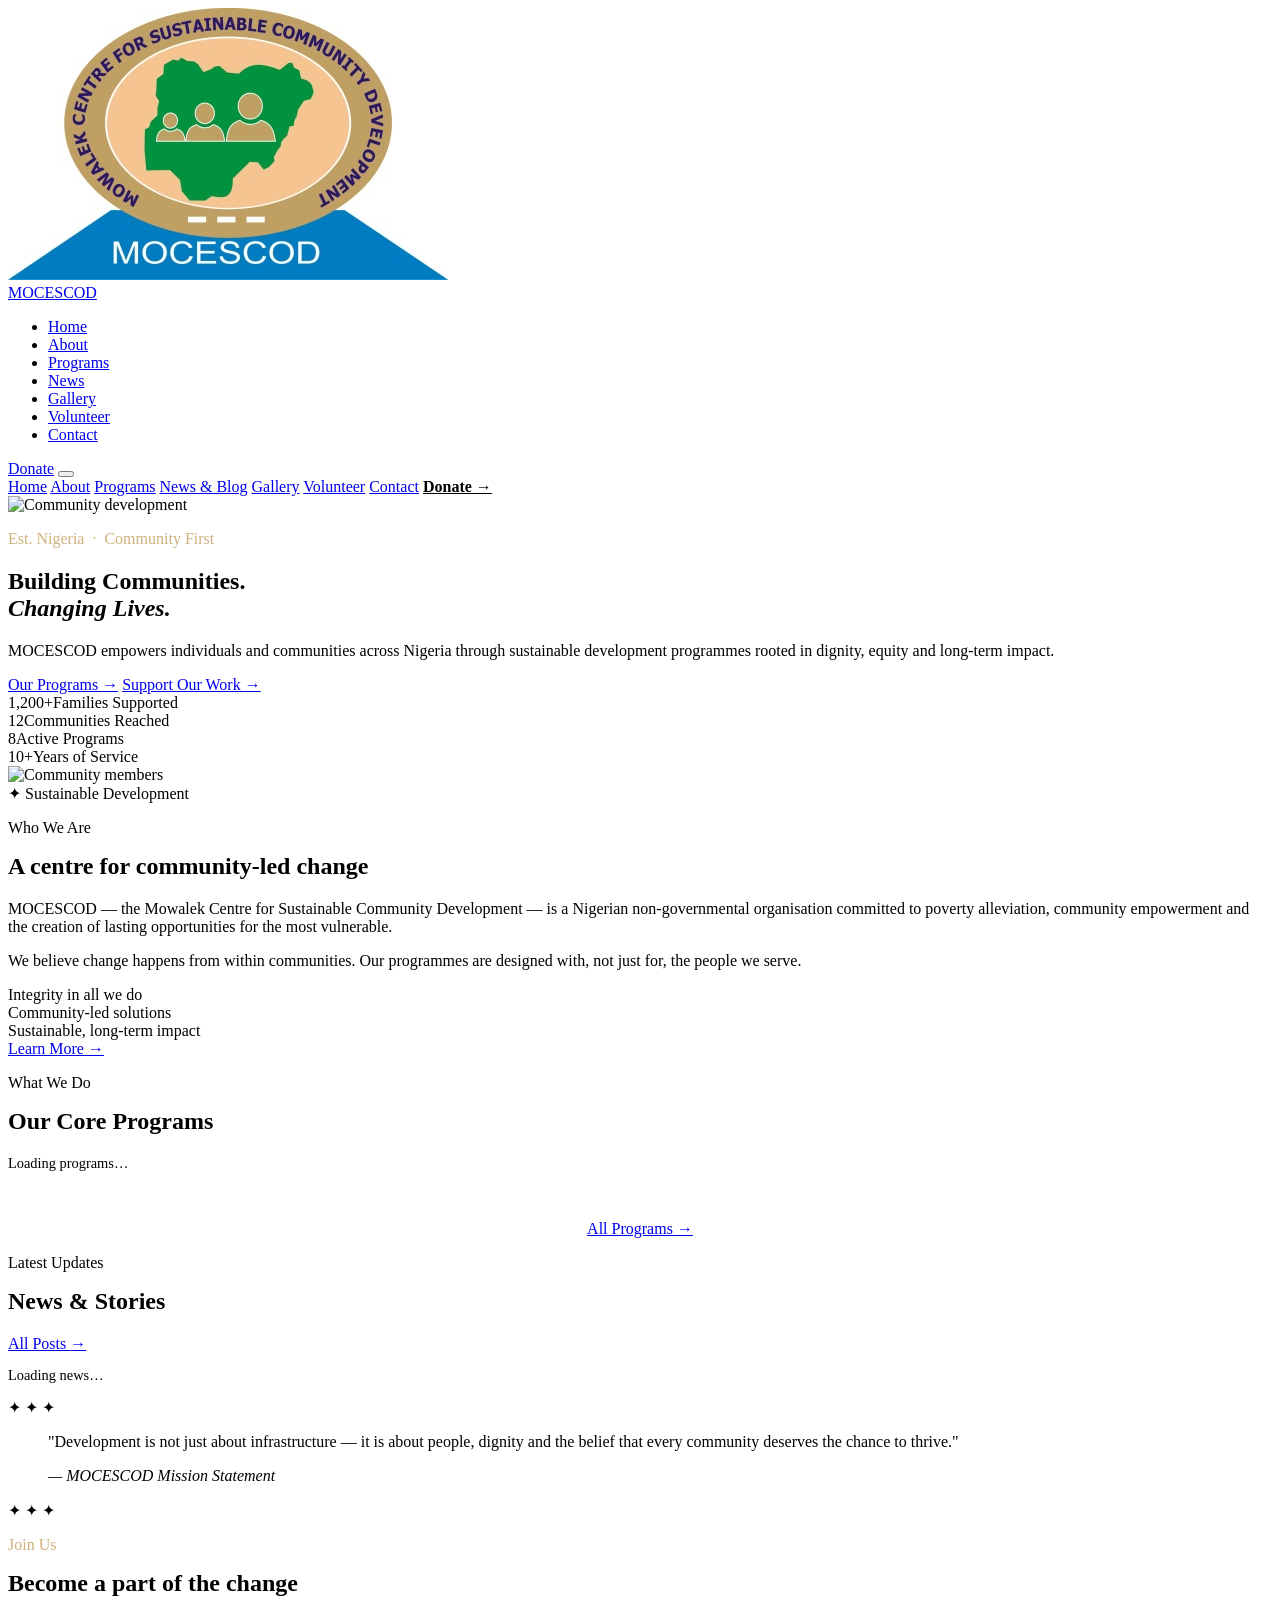
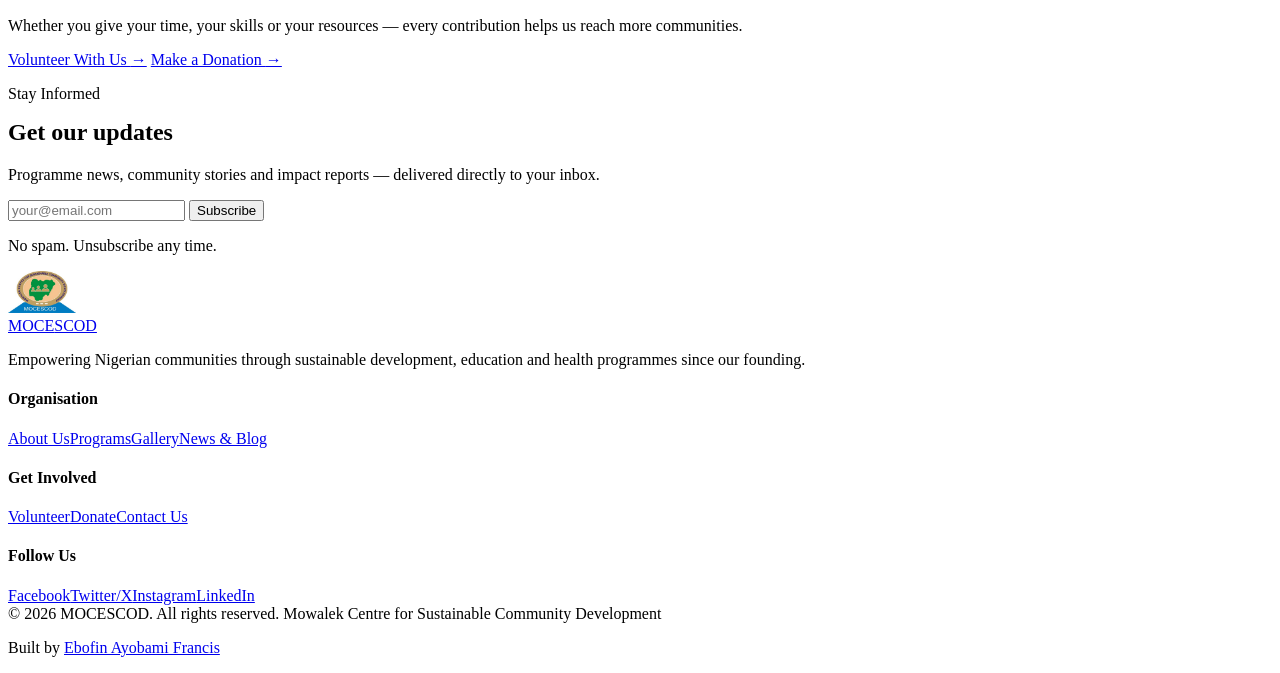
==== index.html @ 1725e9df "Add files via upload" ====
<!DOCTYPE html>
<html lang="en">
<head>
  <meta charset="UTF-8">
  <meta name="viewport" content="width=device-width, initial-scale=1.0">
  <title>MOCESCOD - Mowalek Centre for Sustainable Community Development</title>
  <meta name="description" content="MOCESCOD empowers communities across Nigeria through education, health, youth development and sustainable livelihood programmes.">
  <link rel="stylesheet" href="css/global.css">
  <link rel="stylesheet" href="css/home.css">
</head>
<body>

  <nav class="site-nav" role="navigation">
    <a href="index.html" class="nav-logo">
      <img src="logo.jpeg" alt="MOCESCOD Logo">
      <div class="nav-logo-text">MOCE<span>SCOD</span></div>
    </a>
    <ul class="nav-links">
      <li><a href="index.html">Home</a></li>
      <li><a href="pages/about.html">About</a></li>
      <li><a href="pages/programs.html">Programs</a></li>
      <li><a href="pages/blog.html">News</a></li>
      <li><a href="pages/gallery.html">Gallery</a></li>
      <li><a href="pages/volunteer.html">Volunteer</a></li>
      <li><a href="pages/contact.html">Contact</a></li>
    </ul>
    <a href="pages/donate.html" class="nav-donate-btn">Donate</a>
    <button class="nav-burger" id="nav-burger" aria-label="Open menu" aria-expanded="false">
      <span></span><span></span><span></span>
    </button>
  </nav>
  <div class="nav-drawer" id="nav-drawer">
    <a href="index.html">Home</a>
    <a href="pages/about.html">About</a>
    <a href="pages/programs.html">Programs</a>
    <a href="pages/blog.html">News & Blog</a>
    <a href="pages/gallery.html">Gallery</a>
    <a href="pages/volunteer.html">Volunteer</a>
    <a href="pages/contact.html">Contact</a>
    <a href="pages/donate.html" style="color:var(--green);font-weight:600;">Donate →</a>
  </div>

  <main>

    <!-- HERO -->
    <section class="hero">
      <div class="hero-bg">
        <img src="https://images.unsplash.com/photo-1531482615713-2afd69097998?w=1600&q=85" alt="Community development" class="hero-img">
        <div class="hero-overlay"></div>
      </div>
      <div class="hero-content container">
        <div class="hero-text">
          <p class="section-label" style="color:rgba(201,169,110,0.9);">Est. Nigeria &nbsp;·&nbsp; Community First</p>
          <h1>Building Communities.<br><em>Changing Lives.</em></h1>
          <p class="hero-sub">MOCESCOD empowers individuals and communities across Nigeria through sustainable development programmes rooted in dignity, equity and long-term impact.</p>
          <div class="hero-ctas">
            <a href="pages/programs.html" class="btn btn-filled">Our Programs <span class="arr">→</span></a>
            <a href="pages/donate.html" class="btn btn-white">Support Our Work <span class="arr">→</span></a>
          </div>
        </div>
      </div>
      <div class="hero-scroll"><span></span></div>
    </section>

    <!-- IMPACT STRIP -->
    <section class="impact-strip">
      <div class="container">
        <div class="impact-inner">
          <div class="impact-stat"><span class="stat-num">1,200+</span><span class="stat-label">Families Supported</span></div>
          <div class="impact-divider"></div>
          <div class="impact-stat"><span class="stat-num">12</span><span class="stat-label">Communities Reached</span></div>
          <div class="impact-divider"></div>
          <div class="impact-stat"><span class="stat-num">8</span><span class="stat-label">Active Programs</span></div>
          <div class="impact-divider"></div>
          <div class="impact-stat"><span class="stat-num">10+</span><span class="stat-label">Years of Service</span></div>
        </div>
      </div>
    </section>

    <!-- MISSION -->
    <section class="mission-section">
      <div class="container">
        <div class="mission-inner">
          <div class="mission-image">
            <img src="https://images.unsplash.com/photo-1559027615-cd4628902d4a?w=800&q=80" alt="Community members">
            <div class="mission-image-badge">
              <span class="badge-icon">✦</span>
              <span>Sustainable Development</span>
            </div>
          </div>
          <div class="mission-text">
            <p class="section-label">Who We Are</p>
            <h2 style="margin-top:0.75rem;">A centre for community-led change</h2>
            <p>MOCESCOD — the Mowalek Centre for Sustainable Community Development — is a Nigerian non-governmental organisation committed to poverty alleviation, community empowerment and the creation of lasting opportunities for the most vulnerable.</p>
            <p>We believe change happens from within communities. Our programmes are designed with, not just for, the people we serve.</p>
            <div class="mission-values">
              <div class="mv-item"><span class="mv-dot" style="background:var(--green)"></span>Integrity in all we do</div>
              <div class="mv-item"><span class="mv-dot" style="background:var(--gold)"></span>Community-led solutions</div>
              <div class="mv-item"><span class="mv-dot" style="background:var(--navy)"></span>Sustainable, long-term impact</div>
            </div>
            <a href="pages/about.html" class="btn btn-outline" style="margin-top:2rem;">Learn More <span class="arr">→</span></a>
          </div>
        </div>
      </div>
    </section>

    <!-- PROGRAMS -->
    <section class="programs-section">
      <div class="container">
        <div class="section-header">
          <p class="section-label">What We Do</p>
          <h2 style="margin-top:0.75rem;">Our Core Programs</h2>
        </div>
        <div class="programs-grid" id="home-programs">
          <p style="font-family:var(--sans);color:var(--warm-grey);font-size:0.9rem;">Loading programs…</p>
        </div>
        <div style="text-align:center;margin-top:3rem;">
          <a href="pages/programs.html" class="btn btn-outline">All Programs <span class="arr">→</span></a>
        </div>
      </div>
    </section>

    <!-- LATEST NEWS -->
    <section class="news-section">
      <div class="container">
        <div class="news-header">
          <div>
            <p class="section-label">Latest Updates</p>
            <h2 style="margin-top:0.75rem;">News & Stories</h2>
          </div>
          <a href="pages/blog.html" class="btn btn-outline">All Posts <span class="arr">→</span></a>
        </div>
        <div class="news-grid" id="home-posts">
          <p style="font-family:var(--sans);color:var(--warm-grey);font-size:0.9rem;">Loading news…</p>
        </div>
      </div>
    </section>

    <!-- QUOTE BAND -->
    <section class="quote-band">
      <div class="container">
        <div class="ornament">✦ ✦ ✦</div>
        <blockquote class="pull-quote">
          <p>"Development is not just about infrastructure — it is about people, dignity and the belief that every community deserves the chance to thrive."</p>
          <cite>— MOCESCOD Mission Statement</cite>
        </blockquote>
        <div class="ornament">✦ ✦ ✦</div>
      </div>
    </section>

    <!-- VOLUNTEER CTA -->
    <section class="volunteer-cta">
      <div class="container">
        <div class="vcta-inner">
          <div class="vcta-text">
            <p class="section-label" style="color:rgba(201,169,110,0.9);">Join Us</p>
            <h2 style="color:var(--white);margin-top:0.75rem;">Become a part of the change</h2>
            <p>Whether you give your time, your skills or your resources — every contribution helps us reach more communities.</p>
          </div>
          <div class="vcta-actions">
            <a href="pages/volunteer.html" class="btn btn-gold">Volunteer With Us <span class="arr">→</span></a>
            <a href="pages/donate.html" class="btn btn-white">Make a Donation <span class="arr">→</span></a>
          </div>
        </div>
      </div>
    </section>

    <!-- NEWSLETTER -->
    <section class="newsletter-section">
      <div class="container">
        <div class="newsletter-inner">
          <div class="newsletter-text">
            <p class="section-label">Stay Informed</p>
            <h2 style="margin-top:0.75rem;">Get our updates</h2>
            <p>Programme news, community stories and impact reports — delivered directly to your inbox.</p>
          </div>
          <form class="newsletter-form" onsubmit="handleSubscribe(event)">
            <div class="newsletter-field">
              <input type="email" placeholder="your@email.com" required aria-label="Email address">
              <button type="submit" class="btn btn-filled">Subscribe</button>
            </div>
            <p class="newsletter-small">No spam. Unsubscribe any time.</p>
          </form>
        </div>
      </div>
    </section>

  </main>

  <footer class="site-footer">
    <div class="footer-grid">
      <div class="footer-brand">
        <a href="index.html" class="nav-logo">
          <img src="Mowalek_Logo.jpeg" alt="MOCESCOD" style="height:42px;">
          <div class="nav-logo-text">MOCE<span>SCOD</span></div>
        </a>
        <p>Empowering Nigerian communities through sustainable development, education and health programmes since our founding.</p>
      </div>
      <div class="footer-col"><h4>Organisation</h4><a href="pages/about.html">About Us</a><a href="pages/programs.html">Programs</a><a href="pages/gallery.html">Gallery</a><a href="pages/blog.html">News & Blog</a></div>
      <div class="footer-col"><h4>Get Involved</h4><a href="pages/volunteer.html">Volunteer</a><a href="pages/donate.html">Donate</a><a href="pages/contact.html">Contact Us</a></div>
      <div class="footer-col"><h4>Follow Us</h4><a href="#">Facebook</a><a href="#">Twitter/X</a><a href="#">Instagram</a><a href="#">LinkedIn</a></div>
    </div>
    <div class="footer-bottom">
      <span>© 2026 MOCESCOD. All rights reserved.</span>
      <span>Mowalek Centre for Sustainable Community Development</span>
    <p class="footer-built-by">Built by <a href="https://ebo-ayobami-portfolio.vercel.app/" target="_blank" rel="noopener">Ebofin Ayobami Francis</a></p></div>
  </footer>

  <script type="module">
    import './js/global.js';

    async function init() {
      await MC.seedIfEmpty();

      // Load programs
      const pgrid = document.getElementById('home-programs');
      const programs = await MC.getPrograms();
      if (programs.length) {
        pgrid.innerHTML = programs.slice(0, 4).map(p => `
          <div class="program-card">
            <div class="program-card-img-wrap">
              <img src="${p.image || 'https://images.unsplash.com/photo-1531482615713-2afd69097998?w=700&q=80'}" alt="${p.title}" loading="lazy">
            </div>
            <div class="program-card-body">
              <span class="program-icon">${p.icon || '✦'}</span>
              <h3>${p.title}</h3>
              <p>${p.description}</p>
            </div>
          </div>`).join('');
      } else {
        pgrid.innerHTML = '<p style="font-family:var(--sans);color:var(--warm-grey);">No programs yet.</p>';
      }

      // Load posts
      const grid = document.getElementById('home-posts');
      const posts = await MC.getPosts();
      if (posts.length) {
        grid.innerHTML = posts.slice(0, 3).map(p => `<div>${MC.renderCard(p, 'pages/')}</div>`).join('');
      } else {
        grid.innerHTML = '<p style="font-family:var(--sans);color:var(--warm-grey);">No posts yet.</p>';
      }
    }

    init();

    window.handleSubscribe = (e) => {
      e.preventDefault();
      const btn = e.target.querySelector('button');
      btn.textContent = 'Subscribed ✓';
      btn.disabled = true;
      e.target.querySelector('input').value = '';
    };
  </script>
</body>
</html>
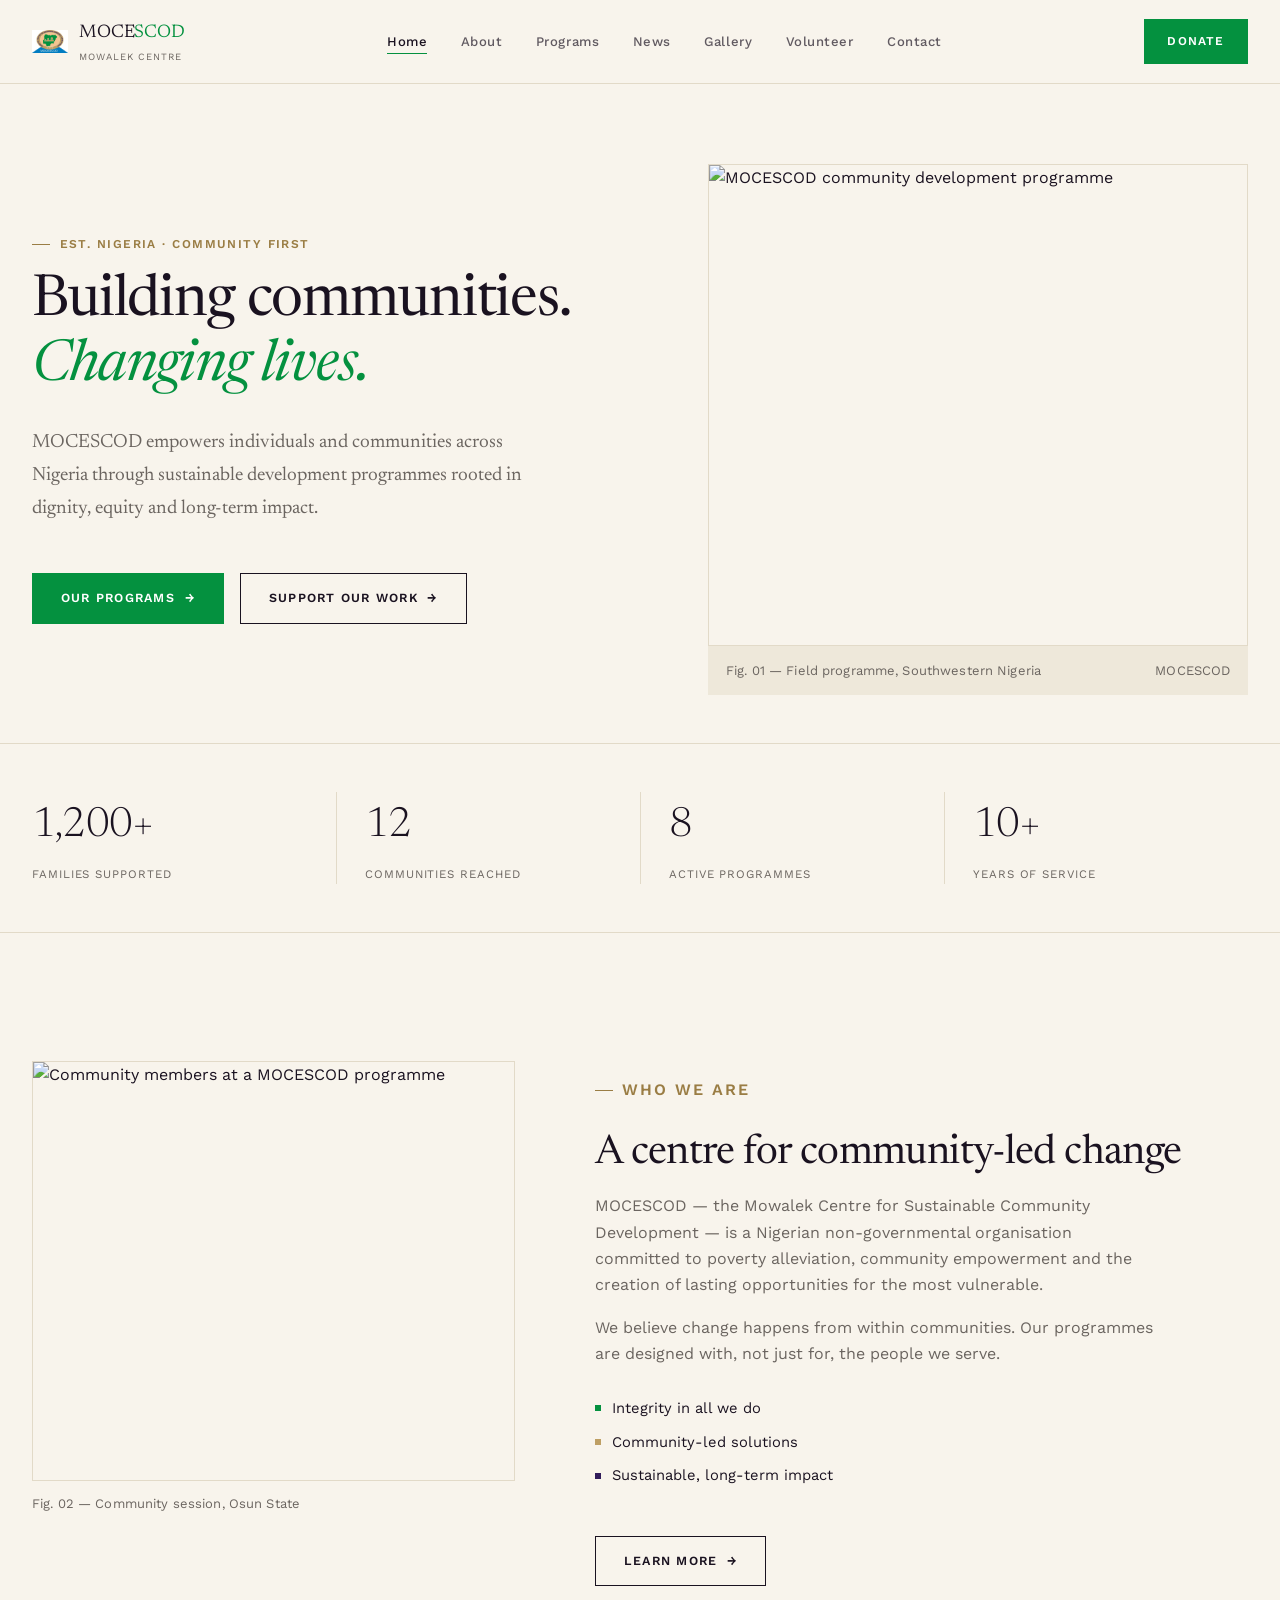
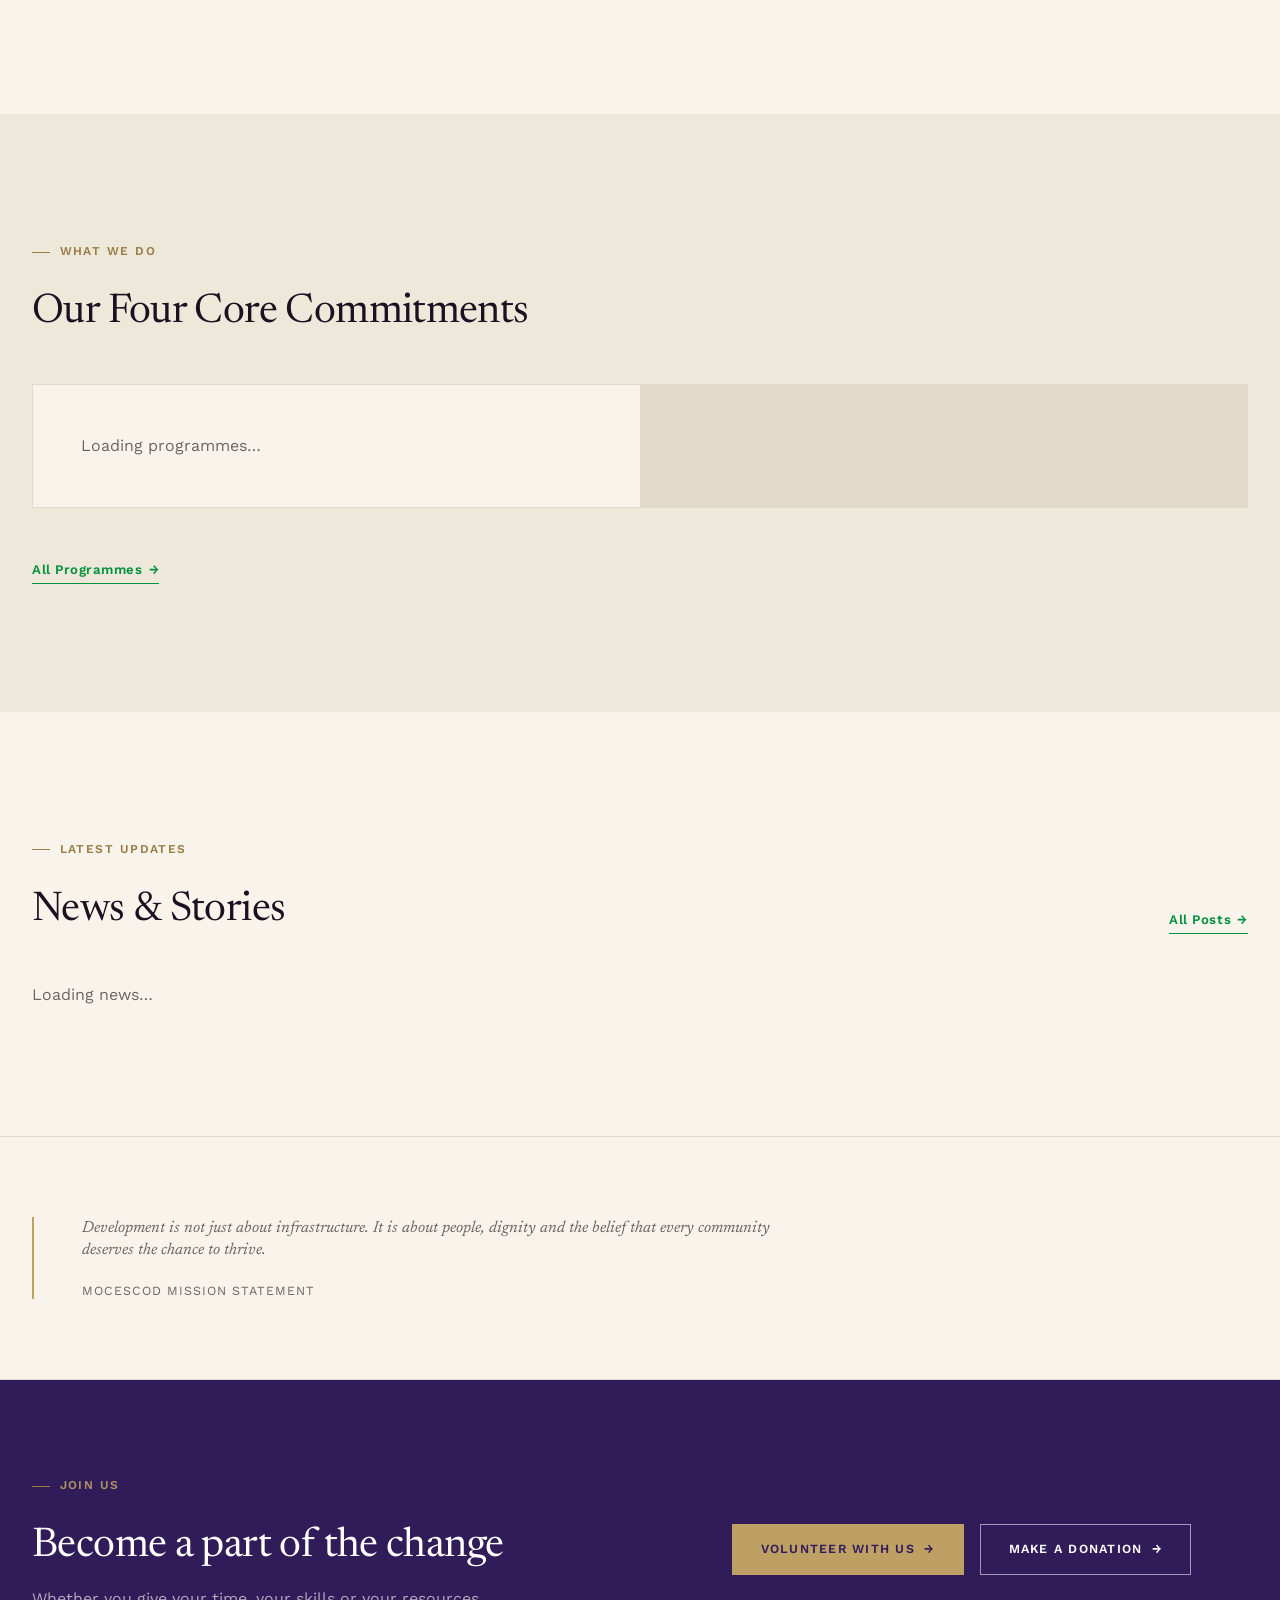
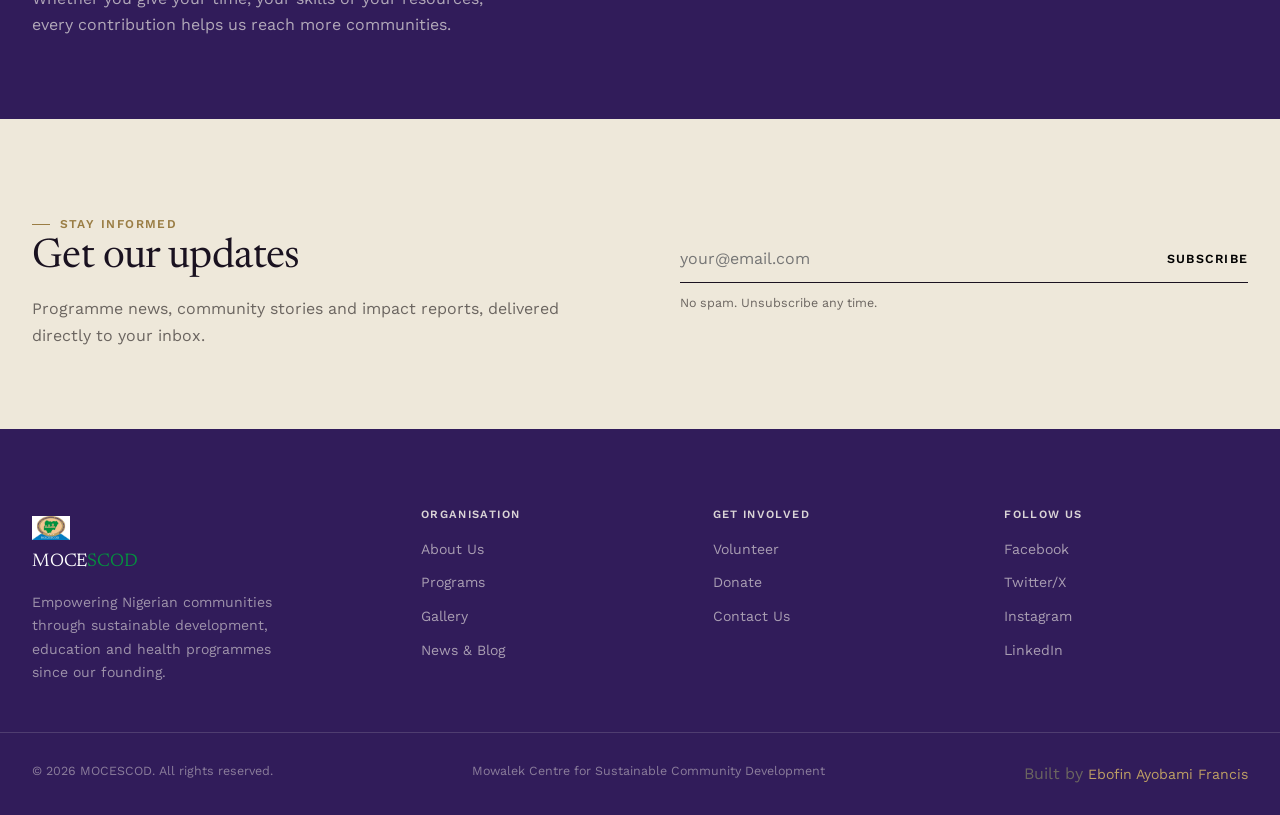
==== commit 12211dc4: "Add files via upload" ====
--- a/index.html
+++ b/index.html
@@ -1,255 +1,244 @@
-<!DOCTYPE html>
-<html lang="en">
-<head>
-  <meta charset="UTF-8">
-  <meta name="viewport" content="width=device-width, initial-scale=1.0">
-  <title>MOCESCOD - Mowalek Centre for Sustainable Community Development</title>
-  <meta name="description" content="MOCESCOD empowers communities across Nigeria through education, health, youth development and sustainable livelihood programmes.">
-  <link rel="stylesheet" href="css/global.css">
-  <link rel="stylesheet" href="css/home.css">
-</head>
-<body>
-
-  <nav class="site-nav" role="navigation">
-    <a href="index.html" class="nav-logo">
-      <img src="logo.jpeg" alt="MOCESCOD Logo">
-      <div class="nav-logo-text">MOCE<span>SCOD</span></div>
-    </a>
-    <ul class="nav-links">
-      <li><a href="index.html">Home</a></li>
-      <li><a href="pages/about.html">About</a></li>
-      <li><a href="pages/programs.html">Programs</a></li>
-      <li><a href="pages/blog.html">News</a></li>
-      <li><a href="pages/gallery.html">Gallery</a></li>
-      <li><a href="pages/volunteer.html">Volunteer</a></li>
-      <li><a href="pages/contact.html">Contact</a></li>
-    </ul>
-    <a href="pages/donate.html" class="nav-donate-btn">Donate</a>
-    <button class="nav-burger" id="nav-burger" aria-label="Open menu" aria-expanded="false">
-      <span></span><span></span><span></span>
-    </button>
-  </nav>
-  <div class="nav-drawer" id="nav-drawer">
-    <a href="index.html">Home</a>
-    <a href="pages/about.html">About</a>
-    <a href="pages/programs.html">Programs</a>
-    <a href="pages/blog.html">News & Blog</a>
-    <a href="pages/gallery.html">Gallery</a>
-    <a href="pages/volunteer.html">Volunteer</a>
-    <a href="pages/contact.html">Contact</a>
-    <a href="pages/donate.html" style="color:var(--green);font-weight:600;">Donate →</a>
-  </div>
-
-  <main>
-
-    <!-- HERO -->
-    <section class="hero">
-      <div class="hero-bg">
-        <img src="https://images.unsplash.com/photo-1531482615713-2afd69097998?w=1600&q=85" alt="Community development" class="hero-img">
-        <div class="hero-overlay"></div>
-      </div>
-      <div class="hero-content container">
-        <div class="hero-text">
-          <p class="section-label" style="color:rgba(201,169,110,0.9);">Est. Nigeria &nbsp;·&nbsp; Community First</p>
-          <h1>Building Communities.<br><em>Changing Lives.</em></h1>
-          <p class="hero-sub">MOCESCOD empowers individuals and communities across Nigeria through sustainable development programmes rooted in dignity, equity and long-term impact.</p>
-          <div class="hero-ctas">
-            <a href="pages/programs.html" class="btn btn-filled">Our Programs <span class="arr">→</span></a>
-            <a href="pages/donate.html" class="btn btn-white">Support Our Work <span class="arr">→</span></a>
-          </div>
-        </div>
-      </div>
-      <div class="hero-scroll"><span></span></div>
-    </section>
-
-    <!-- IMPACT STRIP -->
-    <section class="impact-strip">
-      <div class="container">
-        <div class="impact-inner">
-          <div class="impact-stat"><span class="stat-num">1,200+</span><span class="stat-label">Families Supported</span></div>
-          <div class="impact-divider"></div>
-          <div class="impact-stat"><span class="stat-num">12</span><span class="stat-label">Communities Reached</span></div>
-          <div class="impact-divider"></div>
-          <div class="impact-stat"><span class="stat-num">8</span><span class="stat-label">Active Programs</span></div>
-          <div class="impact-divider"></div>
-          <div class="impact-stat"><span class="stat-num">10+</span><span class="stat-label">Years of Service</span></div>
-        </div>
-      </div>
-    </section>
-
-    <!-- MISSION -->
-    <section class="mission-section">
-      <div class="container">
-        <div class="mission-inner">
-          <div class="mission-image">
-            <img src="https://images.unsplash.com/photo-1559027615-cd4628902d4a?w=800&q=80" alt="Community members">
-            <div class="mission-image-badge">
-              <span class="badge-icon">✦</span>
-              <span>Sustainable Development</span>
-            </div>
-          </div>
-          <div class="mission-text">
-            <p class="section-label">Who We Are</p>
-            <h2 style="margin-top:0.75rem;">A centre for community-led change</h2>
-            <p>MOCESCOD — the Mowalek Centre for Sustainable Community Development — is a Nigerian non-governmental organisation committed to poverty alleviation, community empowerment and the creation of lasting opportunities for the most vulnerable.</p>
-            <p>We believe change happens from within communities. Our programmes are designed with, not just for, the people we serve.</p>
-            <div class="mission-values">
-              <div class="mv-item"><span class="mv-dot" style="background:var(--green)"></span>Integrity in all we do</div>
-              <div class="mv-item"><span class="mv-dot" style="background:var(--gold)"></span>Community-led solutions</div>
-              <div class="mv-item"><span class="mv-dot" style="background:var(--navy)"></span>Sustainable, long-term impact</div>
-            </div>
-            <a href="pages/about.html" class="btn btn-outline" style="margin-top:2rem;">Learn More <span class="arr">→</span></a>
-          </div>
-        </div>
-      </div>
-    </section>
-
-    <!-- PROGRAMS -->
-    <section class="programs-section">
-      <div class="container">
-        <div class="section-header">
-          <p class="section-label">What We Do</p>
-          <h2 style="margin-top:0.75rem;">Our Core Programs</h2>
-        </div>
-        <div class="programs-grid" id="home-programs">
-          <p style="font-family:var(--sans);color:var(--warm-grey);font-size:0.9rem;">Loading programs…</p>
-        </div>
-        <div style="text-align:center;margin-top:3rem;">
-          <a href="pages/programs.html" class="btn btn-outline">All Programs <span class="arr">→</span></a>
-        </div>
-      </div>
-    </section>
-
-    <!-- LATEST NEWS -->
-    <section class="news-section">
-      <div class="container">
-        <div class="news-header">
-          <div>
-            <p class="section-label">Latest Updates</p>
-            <h2 style="margin-top:0.75rem;">News & Stories</h2>
-          </div>
-          <a href="pages/blog.html" class="btn btn-outline">All Posts <span class="arr">→</span></a>
-        </div>
-        <div class="news-grid" id="home-posts">
-          <p style="font-family:var(--sans);color:var(--warm-grey);font-size:0.9rem;">Loading news…</p>
-        </div>
-      </div>
-    </section>
-
-    <!-- QUOTE BAND -->
-    <section class="quote-band">
-      <div class="container">
-        <div class="ornament">✦ ✦ ✦</div>
-        <blockquote class="pull-quote">
-          <p>"Development is not just about infrastructure — it is about people, dignity and the belief that every community deserves the chance to thrive."</p>
-          <cite>— MOCESCOD Mission Statement</cite>
-        </blockquote>
-        <div class="ornament">✦ ✦ ✦</div>
-      </div>
-    </section>
-
-    <!-- VOLUNTEER CTA -->
-    <section class="volunteer-cta">
-      <div class="container">
-        <div class="vcta-inner">
-          <div class="vcta-text">
-            <p class="section-label" style="color:rgba(201,169,110,0.9);">Join Us</p>
-            <h2 style="color:var(--white);margin-top:0.75rem;">Become a part of the change</h2>
-            <p>Whether you give your time, your skills or your resources — every contribution helps us reach more communities.</p>
-          </div>
-          <div class="vcta-actions">
-            <a href="pages/volunteer.html" class="btn btn-gold">Volunteer With Us <span class="arr">→</span></a>
-            <a href="pages/donate.html" class="btn btn-white">Make a Donation <span class="arr">→</span></a>
-          </div>
-        </div>
-      </div>
-    </section>
-
-    <!-- NEWSLETTER -->
-    <section class="newsletter-section">
-      <div class="container">
-        <div class="newsletter-inner">
-          <div class="newsletter-text">
-            <p class="section-label">Stay Informed</p>
-            <h2 style="margin-top:0.75rem;">Get our updates</h2>
-            <p>Programme news, community stories and impact reports — delivered directly to your inbox.</p>
-          </div>
-          <form class="newsletter-form" onsubmit="handleSubscribe(event)">
-            <div class="newsletter-field">
-              <input type="email" placeholder="your@email.com" required aria-label="Email address">
-              <button type="submit" class="btn btn-filled">Subscribe</button>
-            </div>
-            <p class="newsletter-small">No spam. Unsubscribe any time.</p>
-          </form>
-        </div>
-      </div>
-    </section>
-
-  </main>
-
-  <footer class="site-footer">
-    <div class="footer-grid">
-      <div class="footer-brand">
-        <a href="index.html" class="nav-logo">
-          <img src="Mowalek_Logo.jpeg" alt="MOCESCOD" style="height:42px;">
-          <div class="nav-logo-text">MOCE<span>SCOD</span></div>
-        </a>
-        <p>Empowering Nigerian communities through sustainable development, education and health programmes since our founding.</p>
-      </div>
-      <div class="footer-col"><h4>Organisation</h4><a href="pages/about.html">About Us</a><a href="pages/programs.html">Programs</a><a href="pages/gallery.html">Gallery</a><a href="pages/blog.html">News & Blog</a></div>
-      <div class="footer-col"><h4>Get Involved</h4><a href="pages/volunteer.html">Volunteer</a><a href="pages/donate.html">Donate</a><a href="pages/contact.html">Contact Us</a></div>
-      <div class="footer-col"><h4>Follow Us</h4><a href="#">Facebook</a><a href="#">Twitter/X</a><a href="#">Instagram</a><a href="#">LinkedIn</a></div>
-    </div>
-    <div class="footer-bottom">
-      <span>© 2026 MOCESCOD. All rights reserved.</span>
-      <span>Mowalek Centre for Sustainable Community Development</span>
-    <p class="footer-built-by">Built by <a href="https://ebo-ayobami-portfolio.vercel.app/" target="_blank" rel="noopener">Ebofin Ayobami Francis</a></p></div>
-  </footer>
-
-  <script type="module">
-    import './js/global.js';
-
-    async function init() {
-      await MC.seedIfEmpty();
-
-      // Load programs
-      const pgrid = document.getElementById('home-programs');
-      const programs = await MC.getPrograms();
-      if (programs.length) {
-        pgrid.innerHTML = programs.slice(0, 4).map(p => `
-          <div class="program-card">
-            <div class="program-card-img-wrap">
-              <img src="${p.image || 'https://images.unsplash.com/photo-1531482615713-2afd69097998?w=700&q=80'}" alt="${p.title}" loading="lazy">
-            </div>
-            <div class="program-card-body">
-              <span class="program-icon">${p.icon || '✦'}</span>
-              <h3>${p.title}</h3>
-              <p>${p.description}</p>
-            </div>
-          </div>`).join('');
-      } else {
-        pgrid.innerHTML = '<p style="font-family:var(--sans);color:var(--warm-grey);">No programs yet.</p>';
-      }
-
-      // Load posts
-      const grid = document.getElementById('home-posts');
-      const posts = await MC.getPosts();
-      if (posts.length) {
-        grid.innerHTML = posts.slice(0, 3).map(p => `<div>${MC.renderCard(p, 'pages/')}</div>`).join('');
-      } else {
-        grid.innerHTML = '<p style="font-family:var(--sans);color:var(--warm-grey);">No posts yet.</p>';
-      }
-    }
-
-    init();
-
-    window.handleSubscribe = (e) => {
-      e.preventDefault();
-      const btn = e.target.querySelector('button');
-      btn.textContent = 'Subscribed ✓';
-      btn.disabled = true;
-      e.target.querySelector('input').value = '';
-    };
-  </script>
-</body>
-</html>+<!DOCTYPE html>
+<html lang="en">
+<head>
+  <meta charset="UTF-8">
+  <meta name="viewport" content="width=device-width, initial-scale=1.0">
+  <title>MOCESCOD — Mowalek Centre for Sustainable Community Development</title>
+  <meta name="description" content="MOCESCOD empowers communities across Nigeria through education, health, youth development and sustainable livelihood programmes.">
+  <link rel="stylesheet" href="css/global.css">
+  <link rel="stylesheet" href="css/home.css">
+</head>
+<body>
+
+  <nav class="site-nav" role="navigation">
+    <a href="index.html" class="nav-logo">
+      <img src="logo.jpeg" alt="MOCESCOD Logo">
+      <div>
+        <div class="nav-logo-text">MOCE<span>SCOD</span></div>
+        <span class="nav-logo-sub">Mowalek Centre</span>
+      </div>
+    </a>
+    <ul class="nav-links">
+      <li><a href="index.html" class="active">Home</a></li>
+      <li><a href="pages/about.html">About</a></li>
+      <li><a href="pages/programs.html">Programs</a></li>
+      <li><a href="pages/blog.html">News</a></li>
+      <li><a href="pages/gallery.html">Gallery</a></li>
+      <li><a href="pages/volunteer.html">Volunteer</a></li>
+      <li><a href="pages/contact.html">Contact</a></li>
+    </ul>
+    <div class="nav-right">
+      <a href="pages/donate.html" class="nav-donate-btn">Donate</a>
+      <button class="nav-burger" id="nav-burger" aria-label="Open menu" aria-expanded="false">
+        <span></span><span></span><span></span>
+      </button>
+    </div>
+  </nav>
+  <div class="nav-drawer" id="nav-drawer">
+    <a href="index.html">Home</a>
+    <a href="pages/about.html">About</a>
+    <a href="pages/programs.html">Programs</a>
+    <a href="pages/blog.html">News &amp; Blog</a>
+    <a href="pages/gallery.html">Gallery</a>
+    <a href="pages/volunteer.html">Volunteer</a>
+    <a href="pages/contact.html">Contact</a>
+    <a href="pages/donate.html" style="color:var(--green);">Donate →</a>
+  </div>
+
+  <main>
+
+    <!-- HERO -->
+    <section class="hero">
+      <div class="container hero-grid">
+        <div class="hero-text">
+          <p class="section-label">Est. Nigeria · Community First</p>
+          <h1>Building communities.<br><em>Changing lives.</em></h1>
+          <p class="hero-sub">MOCESCOD empowers individuals and communities across Nigeria through sustainable development programmes rooted in dignity, equity and long-term impact.</p>
+          <div class="hero-ctas">
+            <a href="pages/programs.html" class="btn btn-filled">Our Programs <span class="arr">→</span></a>
+            <a href="pages/donate.html" class="btn btn-outline">Support Our Work <span class="arr">→</span></a>
+          </div>
+        </div>
+        <div>
+          <div class="hero-img-wrap">
+            <img src="https://images.unsplash.com/photo-1531482615713-2afd69097998?w=1000&q=85" alt="MOCESCOD community development programme">
+          </div>
+          <div class="hero-img-caption">
+            <span class="caption">Fig. 01 — Field programme, Southwestern Nigeria</span>
+            <span class="caption">MOCESCOD</span>
+          </div>
+        </div>
+      </div>
+    </section>
+
+    <!-- IMPACT STRIP -->
+    <section class="impact-strip">
+      <div class="container impact-inner">
+        <div class="impact-stat"><span class="stat-num">1,200+</span><span class="stat-label">Families Supported</span></div>
+        <div class="impact-stat"><span class="stat-num">12</span><span class="stat-label">Communities Reached</span></div>
+        <div class="impact-stat"><span class="stat-num">8</span><span class="stat-label">Active Programmes</span></div>
+        <div class="impact-stat"><span class="stat-num">10+</span><span class="stat-label">Years Of Service</span></div>
+      </div>
+    </section>
+
+    <!-- MISSION -->
+    <section class="mission-section">
+      <div class="container mission-inner">
+        <div class="mission-image">
+          <img src="https://images.unsplash.com/photo-1559027615-cd4628902d4a?w=800&q=80" alt="Community members at a MOCESCOD programme">
+          <span class="caption">Fig. 02 — Community session, Osun State</span>
+        </div>
+        <div class="mission-text">
+          <p class="section-label">Who We Are</p>
+          <h2 class="mt-lg">A centre for community-led change</h2>
+          <p>MOCESCOD — the Mowalek Centre for Sustainable Community Development — is a Nigerian non-governmental organisation committed to poverty alleviation, community empowerment and the creation of lasting opportunities for the most vulnerable.</p>
+          <p>We believe change happens from within communities. Our programmes are designed with, not just for, the people we serve.</p>
+          <div class="mission-values">
+            <div class="mv-item"><span class="mv-dot" style="background:var(--green)"></span>Integrity in all we do</div>
+            <div class="mv-item"><span class="mv-dot" style="background:var(--gold)"></span>Community-led solutions</div>
+            <div class="mv-item"><span class="mv-dot" style="background:var(--navy)"></span>Sustainable, long-term impact</div>
+          </div>
+          <a href="pages/about.html" class="btn btn-outline mt-xl">Learn More <span class="arr">→</span></a>
+        </div>
+      </div>
+    </section>
+
+    <!-- PROGRAMS -->
+    <section class="programs-section bg-parchment">
+      <div class="container">
+        <div class="section-header">
+          <p class="section-label">What We Do</p>
+          <h2 class="mt-lg">Our Four Core Commitments</h2>
+        </div>
+        <div class="programs-grid" id="home-programs">
+          <div class="program-card"><p>Loading programmes…</p></div>
+        </div>
+        <div class="mt-xl">
+          <a href="pages/programs.html" class="btn-link">All Programmes <span class="arr">→</span></a>
+        </div>
+      </div>
+    </section>
+
+    <!-- LATEST NEWS -->
+    <section class="news-section">
+      <div class="container">
+        <div class="news-header">
+          <div>
+            <p class="section-label">Latest Updates</p>
+            <h2 class="mt-lg">News &amp; Stories</h2>
+          </div>
+          <a href="pages/blog.html" class="btn-link">All Posts <span class="arr">→</span></a>
+        </div>
+        <div class="news-grid" id="home-posts">
+          <p>Loading news…</p>
+        </div>
+      </div>
+    </section>
+
+    <!-- QUOTE BAND -->
+    <section class="quote-band bordered-y">
+      <div class="container">
+        <blockquote class="pull-quote">
+          <p>Development is not just about infrastructure. It is about people, dignity and the belief that every community deserves the chance to thrive.</p>
+          <cite>MOCESCOD Mission Statement</cite>
+        </blockquote>
+      </div>
+    </section>
+
+    <!-- VOLUNTEER CTA -->
+    <section class="volunteer-cta bg-plum">
+      <div class="container vcta-inner">
+        <div class="vcta-text">
+          <p class="section-label" style="color:rgba(190,159,100,0.9);">Join Us</p>
+          <h2 class="mt-lg">Become a part of the change</h2>
+          <p>Whether you give your time, your skills or your resources, every contribution helps us reach more communities.</p>
+        </div>
+        <div class="vcta-actions">
+          <a href="pages/volunteer.html" class="btn btn-gold">Volunteer With Us <span class="arr">→</span></a>
+          <a href="pages/donate.html" class="btn btn-white">Make a Donation <span class="arr">→</span></a>
+        </div>
+      </div>
+    </section>
+
+    <!-- NEWSLETTER -->
+    <section class="newsletter-section bg-parchment">
+      <div class="container newsletter-inner">
+        <div class="newsletter-text">
+          <p class="section-label">Stay Informed</p>
+          <h2>Get our updates</h2>
+          <p>Programme news, community stories and impact reports, delivered directly to your inbox.</p>
+        </div>
+        <form class="newsletter-form" onsubmit="handleSubscribe(event)">
+          <div class="newsletter-field">
+            <input type="email" placeholder="your@email.com" required aria-label="Email address">
+            <button type="submit" class="btn">Subscribe</button>
+          </div>
+          <p class="newsletter-small">No spam. Unsubscribe any time.</p>
+        </form>
+      </div>
+    </section>
+
+  </main>
+
+  <footer class="site-footer">
+    <div class="container footer-grid">
+      <div class="footer-brand">
+        <a href="index.html" class="nav-logo">
+          <img src="Mowalek_Logo.jpeg" alt="MOCESCOD" style="height:38px;width:38px;">
+          <div class="nav-logo-text">MOCE<span>SCOD</span></div>
+        </a>
+        <p>Empowering Nigerian communities through sustainable development, education and health programmes since our founding.</p>
+      </div>
+      <div class="footer-col"><h4>Organisation</h4><a href="pages/about.html">About Us</a><a href="pages/programs.html">Programs</a><a href="pages/gallery.html">Gallery</a><a href="pages/blog.html">News &amp; Blog</a></div>
+      <div class="footer-col"><h4>Get Involved</h4><a href="pages/volunteer.html">Volunteer</a><a href="pages/donate.html">Donate</a><a href="pages/contact.html">Contact Us</a></div>
+      <div class="footer-col"><h4>Follow Us</h4><a href="#">Facebook</a><a href="#">Twitter/X</a><a href="#">Instagram</a><a href="#">LinkedIn</a></div>
+    </div>
+    <div class="container footer-bottom">
+      <span>© 2026 MOCESCOD. All rights reserved.</span>
+      <span>Mowalek Centre for Sustainable Community Development</span>
+      <p class="footer-built-by">Built by <a href="https://ebo-ayobami-portfolio.vercel.app/" target="_blank" rel="noopener">Ebofin Ayobami Francis</a></p>
+    </div>
+  </footer>
+
+  <script type="module">
+    import './js/global.js';
+
+    async function init() {
+      await MC.seedIfEmpty();
+
+      const pgrid = document.getElementById('home-programs');
+      const programs = await MC.getPrograms();
+      if (programs.length) {
+        pgrid.innerHTML = programs.slice(0, 4).map((p, i) => `
+          <div class="program-card">
+            <span class="program-index">0${i + 1}</span>
+            <div class="program-card-body">
+              <h3>${p.title}</h3>
+              <p>${p.description}</p>
+            </div>
+          </div>`).join('');
+      } else {
+        pgrid.innerHTML = '<p>No programmes yet.</p>';
+      }
+
+      const grid = document.getElementById('home-posts');
+      const posts = await MC.getPosts();
+      if (posts.length) {
+        grid.innerHTML = posts.slice(0, 3).map(p => `<div>${MC.renderCard(p, 'pages/')}</div>`).join('');
+      } else {
+        grid.innerHTML = '<p>No posts yet.</p>';
+      }
+    }
+
+    init();
+
+    window.handleSubscribe = (e) => {
+      e.preventDefault();
+      const btn = e.target.querySelector('button');
+      btn.textContent = 'Subscribed ✓';
+      btn.disabled = true;
+      e.target.querySelector('input').value = '';
+    };
+  </script>
+</body>
+</html>
--- a/css/global.css
+++ b/css/global.css
@@ -0,0 +1,253 @@
+@import url('https://fonts.googleapis.com/css2?family=Newsreader:ital,opsz,wght@0,6..72,300;0,6..72,400;0,6..72,500;0,6..72,600;1,6..72,400;1,6..72,500&family=Work+Sans:wght@300;400;500;600;700&display=swap');
+
+/* ──────────────────────────────────────────────────────────
+   MOCESCOD — Editorial Design System
+   Inspired by literary journals & documentary monographs.
+   No gradients. No shadows. No rounded corners. No icon soup.
+   ────────────────────────────────────────────────────────── */
+
+:root {
+  /* ── Color tokens (from the MOCESCOD logo) ── */
+  --green:      #04913F;
+  --green-d:    #026B2E;
+  --green-l:    #0AB050;
+  --navy:       #311C5A;   /* plum / institutional */
+  --navy-l:     #4A2D80;
+  --gold:       #BE9F64;
+  --gold-d:     #9A7D44;
+  --sky:        #087EC0;
+
+  --cream:      #F8F4EC;   /* base ground */
+  --cream2:     #EEE8DA;   /* offset ground */
+  --white:      #FFFFFF;
+  --ink:        #1A1220;
+  --warm-grey:  #6B6560;
+  --hairline:   #E2DAC8;
+  --hairline-dim: rgba(26,18,32,0.12);
+
+  /* ── Type ── */
+  --serif: 'Newsreader', Georgia, serif;
+  --sans:  'Work Sans', system-ui, -apple-system, sans-serif;
+
+  /* ── Rhythm ── */
+  --nav-h: 84px;
+  --max-w: 1380px;
+  --gutter: 2rem;
+  --space-xs: 0.25rem;
+  --space-sm: 0.5rem;
+  --space-md: 1rem;
+  --space-lg: 1.75rem;
+  --space-xl: 3rem;
+  --space-2xl: 5rem;
+  --space-3xl: 8rem;
+}
+
+/* ── RESET ── */
+*, *::before, *::after { box-sizing: border-box; margin: 0; padding: 0; }
+html { scroll-behavior: smooth; font-size: 16px; }
+body {
+  font-family: var(--sans);
+  background: var(--cream);
+  color: var(--ink);
+  line-height: 1.65;
+  -webkit-font-smoothing: antialiased;
+}
+img { display: block; max-width: 100%; height: auto; }
+a { color: inherit; text-decoration: none; }
+ul { list-style: none; }
+button { cursor: pointer; font-family: inherit; border: none; background: none; }
+input, select, textarea { font-family: inherit; }
+
+/* Sharp corners, everywhere, on purpose. */
+* { border-radius: 0 !important; }
+
+.container { max-width: var(--max-w); margin: 0 auto; padding: 0 var(--gutter); }
+
+/* ── TYPOGRAPHY SCALE ── */
+h1, h2, h3, h4, h5, h6 { font-family: var(--serif); font-weight: 400; color: var(--ink); line-height: 1.12; }
+h1 { font-size: clamp(2.75rem, 4.5vw, 4.5rem); letter-spacing: -0.02em; }
+h2 { font-size: clamp(2rem, 3.2vw, 3.25rem); letter-spacing: -0.015em; }
+h3 { font-size: clamp(1.5rem, 2.2vw, 2.25rem); font-weight: 500; }
+h4 { font-size: 1.25rem; font-weight: 600; }
+em { font-style: italic; color: var(--green); }
+
+.section-label {
+  display: flex; align-items: center; gap: 0.6rem;
+  font-family: var(--sans); font-size: 0.75rem; font-weight: 600;
+  letter-spacing: 0.12em; text-transform: uppercase; color: var(--gold-d);
+}
+.section-label::before { content:''; width:18px; height:1px; background:var(--gold-d); display:inline-block; }
+
+.body-lead { font-family: var(--serif); font-size: 1.375rem; line-height: 2.1rem; color: var(--ink); }
+.stat-display { font-family: var(--serif); font-weight: 300; font-size: 3.75rem; line-height: 1; letter-spacing: -0.03em; color: var(--ink); }
+.caption { font-family: var(--sans); font-size: 0.8125rem; color: var(--warm-grey); letter-spacing: 0.01em; }
+.label-caps { font-family: var(--sans); font-size: 0.72rem; font-weight: 600; letter-spacing: 0.12em; text-transform: uppercase; }
+
+p { color: var(--warm-grey); font-size: 1rem; }
+
+/* ── HAIRLINES ── */
+.hr { border: none; border-top: 1px solid var(--hairline); }
+.hr-dim { border: none; border-top: 1px solid var(--hairline-dim); }
+
+/* ── SECTION SURFACES ── */
+.section { padding: var(--space-3xl) 0; }
+.section-tight { padding: var(--space-2xl) 0; }
+.bg-cream { background: var(--cream); }
+.bg-parchment { background: var(--cream2); }
+.bg-white { background: var(--white); }
+.bg-plum { background: var(--navy); color: rgba(248,244,236,0.82); }
+.bg-plum h1, .bg-plum h2, .bg-plum h3, .bg-plum h4 { color: var(--white); }
+.bordered-y { border-top: 1px solid var(--hairline); border-bottom: 1px solid var(--hairline); }
+
+/* ── NAVIGATION ── */
+.site-nav {
+  position: sticky; top: 0; z-index: 300;
+  height: var(--nav-h);
+  display: flex; align-items: center; justify-content: space-between;
+  padding: 0 var(--gutter);
+  background: var(--cream);
+  border-bottom: 1px solid var(--hairline);
+}
+.nav-logo { display: flex; align-items: center; gap: 0.7rem; }
+.nav-logo img { height: 36px; width: 36px; object-fit: contain; }
+.nav-logo-text { font-family: var(--serif); font-size: 1.15rem; color: var(--ink); letter-spacing: -0.01em; }
+.nav-logo-text span { color: var(--green); }
+.nav-logo-sub { font-family: var(--sans); font-size: 0.6rem; letter-spacing: 0.1em; text-transform: uppercase; color: var(--warm-grey); display: block; margin-top: 1px; }
+
+.nav-links { display: flex; align-items: center; gap: 2.1rem; }
+.nav-links a {
+  font-family: var(--sans); font-size: 0.82rem; font-weight: 500;
+  letter-spacing: 0.04em; color: var(--ink); opacity: 0.68;
+  padding-bottom: 4px; border-bottom: 1px solid transparent;
+  transition: opacity 0.15s, border-color 0.15s;
+}
+.nav-links a:hover, .nav-links a.active { opacity: 1; border-color: var(--green); }
+
+.nav-right { display: flex; align-items: center; gap: 1.4rem; }
+.nav-donate-btn {
+  font-family: var(--sans); font-size: 0.75rem; font-weight: 600;
+  letter-spacing: 0.1em; text-transform: uppercase;
+  background: var(--green); color: var(--white);
+  padding: 0.7rem 1.4rem; border: 1px solid var(--green);
+  transition: background 0.15s;
+}
+.nav-donate-btn:hover { background: var(--green-d); border-color: var(--green-d); }
+
+.nav-burger { display: none; width: 26px; height: 18px; position: relative; }
+.nav-burger span { position:absolute; left:0; width:100%; height:1.5px; background:var(--ink); transition: all 0.2s; }
+.nav-burger span:nth-child(1){ top:0; } .nav-burger span:nth-child(2){ top:8px; } .nav-burger span:nth-child(3){ top:16px; }
+
+.nav-drawer {
+  position: fixed; inset: var(--nav-h) 0 0 0; z-index: 290;
+  background: var(--cream); transform: translateY(-110%);
+  transition: transform 0.25s ease; display: flex; flex-direction: column;
+  padding: var(--space-lg) var(--gutter);
+}
+.nav-drawer.open { transform: translateY(0); }
+.nav-drawer a { font-family: var(--serif); font-size: 1.5rem; padding: 1rem 0; border-bottom: 1px solid var(--hairline); color: var(--ink); }
+
+/* ── BUTTONS ── */
+.btn {
+  display: inline-flex; align-items: center; gap: 0.6rem;
+  font-family: var(--sans); font-size: 0.78rem; font-weight: 600;
+  letter-spacing: 0.1em; text-transform: uppercase;
+  padding: 0.875rem 1.75rem; cursor: pointer; white-space: nowrap;
+  border: 1px solid transparent; transition: background 0.15s, color 0.15s, border-color 0.15s;
+}
+.btn .arr { transition: transform 0.15s; }
+.btn:hover .arr { transform: translateX(3px); }
+.btn-filled { background: var(--green); color: var(--white); border-color: var(--green); }
+.btn-filled:hover { background: var(--green-d); border-color: var(--green-d); }
+.btn-outline { background: transparent; color: var(--ink); border-color: var(--ink); }
+.btn-outline:hover { background: var(--ink); color: var(--cream); }
+.btn-white { background: transparent; color: var(--white); border-color: rgba(255,255,255,0.55); }
+.btn-white:hover { background: var(--white); color: var(--ink); border-color: var(--white); }
+.btn-gold { background: var(--gold); color: var(--navy); border-color: var(--gold); }
+.btn-gold:hover { background: var(--gold-d); border-color: var(--gold-d); }
+.btn-link { font-family: var(--sans); font-size: 0.82rem; font-weight: 600; letter-spacing: 0.04em; border-bottom: 1px solid currentColor; padding-bottom: 2px; display: inline-flex; align-items: center; gap: 0.4rem; color: var(--green); }
+.btn-link:hover .arr { transform: translateX(3px); }
+.btn-link .arr { transition: transform .15s; }
+
+/* ── CHIPS / DATELINE BADGES ── */
+.chip {
+  display: inline-block; background: var(--cream2); border: 1px solid var(--hairline);
+  font-family: var(--sans); font-size: 0.68rem; font-weight: 600; letter-spacing: 0.1em;
+  text-transform: uppercase; color: var(--navy); padding: 0.35rem 0.75rem;
+}
+.chip-gold { color: var(--gold-d); }
+
+/* ── FIELD MODULES (cards, but flat/structural) ── */
+.field-module { border-top: 1px solid var(--ink); }
+.field-module-img { aspect-ratio: 4/3; overflow: hidden; border: 1px solid var(--hairline); margin-bottom: var(--space-md); }
+.field-module-img img { width: 100%; height: 100%; object-fit: cover; }
+.field-module h3 { font-size: 1.2rem; margin: 0.5rem 0 0.5rem; }
+.field-module:hover h3 { color: var(--green); }
+.field-module p { font-size: 0.92rem; }
+.field-module .caption { margin-top: 0.75rem; display: block; }
+
+/* ── PULL QUOTE ── */
+.pull-quote {
+  border-left: 2px solid var(--gold);
+  padding-left: var(--space-xl);
+  font-family: var(--serif); font-size: clamp(1.4rem, 2.4vw, 2rem);
+  line-height: 1.4; color: var(--navy); font-style: italic;
+}
+.pull-quote cite { display:block; margin-top: 1.25rem; font-style: normal; font-family: var(--sans); font-size: 0.78rem; letter-spacing: 0.08em; text-transform: uppercase; color: var(--warm-grey); }
+
+/* ── FORMS ── */
+.field { display: flex; flex-direction: column; gap: 0.4rem; margin-bottom: 1.2rem; }
+.field label { font-family: var(--sans); font-size: 0.72rem; font-weight: 600; letter-spacing: 0.1em; text-transform: uppercase; color: var(--warm-grey); }
+.field input, .field select, .field textarea {
+  padding: 0.85rem 1rem; border: 1px solid rgba(26,18,32,0.3);
+  background: var(--white); color: var(--ink);
+  font-family: var(--sans); font-size: 0.95rem; outline: none;
+  transition: border-color 0.15s; resize: vertical;
+}
+.field input:focus, .field select:focus, .field textarea:focus { border-color: var(--ink); border-width: 1.5px; }
+.field-row { display: grid; grid-template-columns: 1fr 1fr; gap: 1.2rem; }
+
+/* ── FOOTER ── */
+.site-footer { padding: var(--space-2xl) 0 var(--space-lg); background: var(--navy); color: rgba(248,244,236,0.72); }
+.footer-grid { display: grid; grid-template-columns: 1.4fr 1fr 1fr 1fr; gap: var(--space-xl); }
+.footer-brand .nav-logo-text { color: var(--white); }
+.footer-brand p { color: rgba(248,244,236,0.55); font-size: 0.88rem; max-width: 30ch; margin-top: 0.85rem; }
+.site-footer h4 { font-family: var(--sans); font-size: 0.7rem; letter-spacing: 0.12em; text-transform: uppercase; color: rgba(248,244,236,0.85); margin-bottom: 1rem; font-weight: 600; }
+.site-footer a { display: block; font-size: 0.88rem; color: rgba(248,244,236,0.6); margin-bottom: 0.65rem; transition: color 0.15s; }
+.site-footer a:hover { color: var(--gold); }
+.footer-bottom {
+  margin-top: var(--space-xl); padding-top: var(--space-lg);
+  border-top: 1px solid rgba(248,244,236,0.15);
+  display: flex; justify-content: space-between; flex-wrap: wrap; gap: 0.5rem;
+  font-family: var(--sans); font-size: 0.78rem; color: rgba(248,244,236,0.45);
+}
+.footer-built-by a { display:inline; color: var(--gold); margin: 0; }
+
+/* ── POST / ARTICLE CARD (used by MC.renderCard in global.js) ── */
+.post-card { display: block; border-top: 1px solid var(--ink); }
+.post-card-wrap { aspect-ratio: 4/3; overflow: hidden; border: 1px solid var(--hairline); margin-bottom: var(--space-md); }
+.post-card-img { width: 100%; height: 100%; object-fit: cover; transition: transform 0.4s ease; }
+.post-card:hover .post-card-img { transform: scale(1.04); }
+.post-card-meta { display: flex; align-items: center; gap: 0.5rem; font-family: var(--sans); font-size: 0.72rem; letter-spacing: 0.08em; text-transform: uppercase; color: var(--warm-grey); margin-bottom: 0.6rem; }
+.post-card-cat { color: var(--gold-d); font-weight: 600; }
+.post-card h3 { font-size: 1.2rem; margin-bottom: 0.5rem; transition: color 0.15s; }
+.post-card:hover h3 { color: var(--green); }
+.post-card p { font-size: 0.92rem; }
+
+/* ── UTILITIES ── */
+.center { text-align: center; }
+.mt-lg { margin-top: var(--space-lg); }
+.mt-xl { margin-top: var(--space-xl); }
+
+/* ── RESPONSIVE ── */
+@media (max-width: 980px) {
+  .footer-grid { grid-template-columns: 1fr 1fr; row-gap: var(--space-xl); }
+}
+@media (max-width: 860px) {
+  .nav-links { display: none; }
+  .nav-burger { display: block; }
+  .field-row { grid-template-columns: 1fr; }
+}
+@media (max-width: 560px) {
+  .footer-grid { grid-template-columns: 1fr; }
+  :root { --gutter: 1.25rem; }
+}
--- a/css/home.css
+++ b/css/home.css
@@ -0,0 +1,79 @@
+/* home.css — editorial redesign */
+
+/* ── HERO ── */
+.hero { padding: var(--space-2xl) 0 var(--space-xl); border-bottom: 1px solid var(--hairline); }
+.hero-grid { display: grid; grid-template-columns: 1.05fr 0.95fr; gap: var(--space-2xl); align-items: center; }
+.hero-text h1 { margin-top: var(--space-md); }
+.hero-text h1 em { font-style: italic; color: var(--green); }
+.hero-sub { font-family: var(--serif); font-size: 1.2rem; line-height: 1.7; color: var(--warm-grey); margin-top: var(--space-lg); max-width: 46ch; }
+.hero-ctas { display: flex; gap: 1rem; flex-wrap: wrap; margin-top: var(--space-xl); }
+.hero-img-wrap { border: 1px solid var(--hairline); }
+.hero-img-wrap img { width: 100%; height: 480px; object-fit: cover; }
+.hero-img-caption { background: var(--cream2); padding: 0.85rem 1.1rem; display: flex; justify-content: space-between; gap: 1rem; }
+
+/* ── IMPACT STRIP ── */
+.impact-strip { border-bottom: 1px solid var(--hairline); padding: var(--space-xl) 0; }
+.impact-inner { display: grid; grid-template-columns: repeat(4, 1fr); }
+.impact-stat { padding: 0 var(--space-lg); border-left: 1px solid var(--hairline); }
+.impact-stat:first-child { border-left: none; padding-left: 0; }
+.impact-stat .stat-num { display: block; font-family: var(--serif); font-weight: 300; font-size: 2.6rem; color: var(--ink); letter-spacing: -0.02em; }
+.impact-stat .stat-label { display: block; margin-top: 0.3rem; font-family: var(--sans); font-size: 0.72rem; letter-spacing: 0.08em; text-transform: uppercase; color: var(--warm-grey); }
+
+/* ── MISSION ── */
+.mission-section { padding: var(--space-3xl) 0; }
+.mission-inner { display: grid; grid-template-columns: 0.85fr 1.15fr; gap: var(--space-2xl); align-items: start; }
+.mission-image img { width: 100%; height: 420px; object-fit: cover; border: 1px solid var(--hairline); }
+.mission-image .caption { margin-top: 0.75rem; display: block; }
+.mission-text p { margin-top: var(--space-md); font-size: 1rem; max-width: 56ch; }
+.mission-values { margin-top: var(--space-lg); display: grid; gap: 0.6rem; }
+.mv-item { display: flex; align-items: center; gap: 0.7rem; font-family: var(--sans); font-size: 0.92rem; color: var(--ink); }
+.mv-dot { width: 6px; height: 6px; display: inline-block; flex-shrink: 0; }
+
+/* ── PROGRAMS (four core commitments) ── */
+.programs-section { padding: var(--space-3xl) 0; }
+.section-header { margin-bottom: var(--space-xl); }
+.programs-grid { display: grid; grid-template-columns: 1fr 1fr; gap: 1px; background: var(--hairline); border: 1px solid var(--hairline); }
+.program-card { background: var(--cream); padding: var(--space-xl); }
+.program-card .program-index { font-family: var(--sans); font-size: 0.7rem; letter-spacing: 0.1em; color: var(--gold-d); font-weight: 600; }
+.program-card-body h3 { margin-top: 0.6rem; font-size: 1.4rem; font-family: var(--serif); font-weight: 500; }
+.program-card-body p { margin-top: 0.6rem; font-size: 0.94rem; }
+.program-card-img-wrap { display: none; }
+.program-icon { display: none; }
+
+/* ── QUOTE BAND ── */
+.quote-band { padding: var(--space-2xl) 0; }
+.quote-band .pull-quote { max-width: 760px; }
+.ornament { display: none; }
+
+/* ── NEWS ── */
+.news-section { padding: var(--space-3xl) 0; }
+.news-header { display: flex; justify-content: space-between; align-items: flex-end; margin-bottom: var(--space-xl); gap: 1rem; flex-wrap: wrap; }
+.news-grid { display: grid; grid-template-columns: repeat(3, 1fr); gap: var(--space-xl); }
+
+/* ── VOLUNTEER CTA ── */
+.volunteer-cta { padding: var(--space-2xl) 0; }
+.vcta-inner { display: grid; grid-template-columns: 1.2fr 1fr; gap: var(--space-2xl); align-items: center; }
+.vcta-text p { color: rgba(248,244,236,0.65); margin-top: var(--space-md); max-width: 46ch; }
+.vcta-actions { display: flex; gap: 1rem; flex-wrap: wrap; justify-content: flex-start; }
+
+/* ── NEWSLETTER ── */
+.newsletter-section { padding: var(--space-2xl) 0; }
+.newsletter-text p { margin-top: var(--space-md); }
+.newsletter-inner { display: grid; grid-template-columns: 1fr 1fr; gap: var(--space-2xl); align-items: center; }
+.newsletter-field { display: flex; gap: 0; border-bottom: 1px solid var(--ink); }
+.newsletter-field input { flex: 1; border: none; background: transparent; padding: 0.9rem 0; font-family: var(--sans); font-size: 1rem; outline: none; }
+.newsletter-field .btn { border: none; padding: 0.9rem 0; }
+.newsletter-small { margin-top: 0.6rem; font-size: 0.78rem; color: var(--warm-grey); }
+
+@media (max-width: 980px) {
+  .hero-grid, .mission-inner, .vcta-inner, .newsletter-inner { grid-template-columns: 1fr; }
+  .impact-inner { grid-template-columns: 1fr 1fr; row-gap: var(--space-lg); }
+  .impact-stat:nth-child(3) { border-left: none; padding-left: 0; }
+  .programs-grid { grid-template-columns: 1fr; }
+  .news-grid { grid-template-columns: 1fr; }
+}
+@media (max-width: 560px) {
+  .impact-inner { grid-template-columns: 1fr; }
+  .impact-stat { border-left: none; padding-left: 0; padding-top: var(--space-md); border-top: 1px solid var(--hairline); }
+  .impact-stat:first-child { border-top: none; padding-top: 0; }
+}
